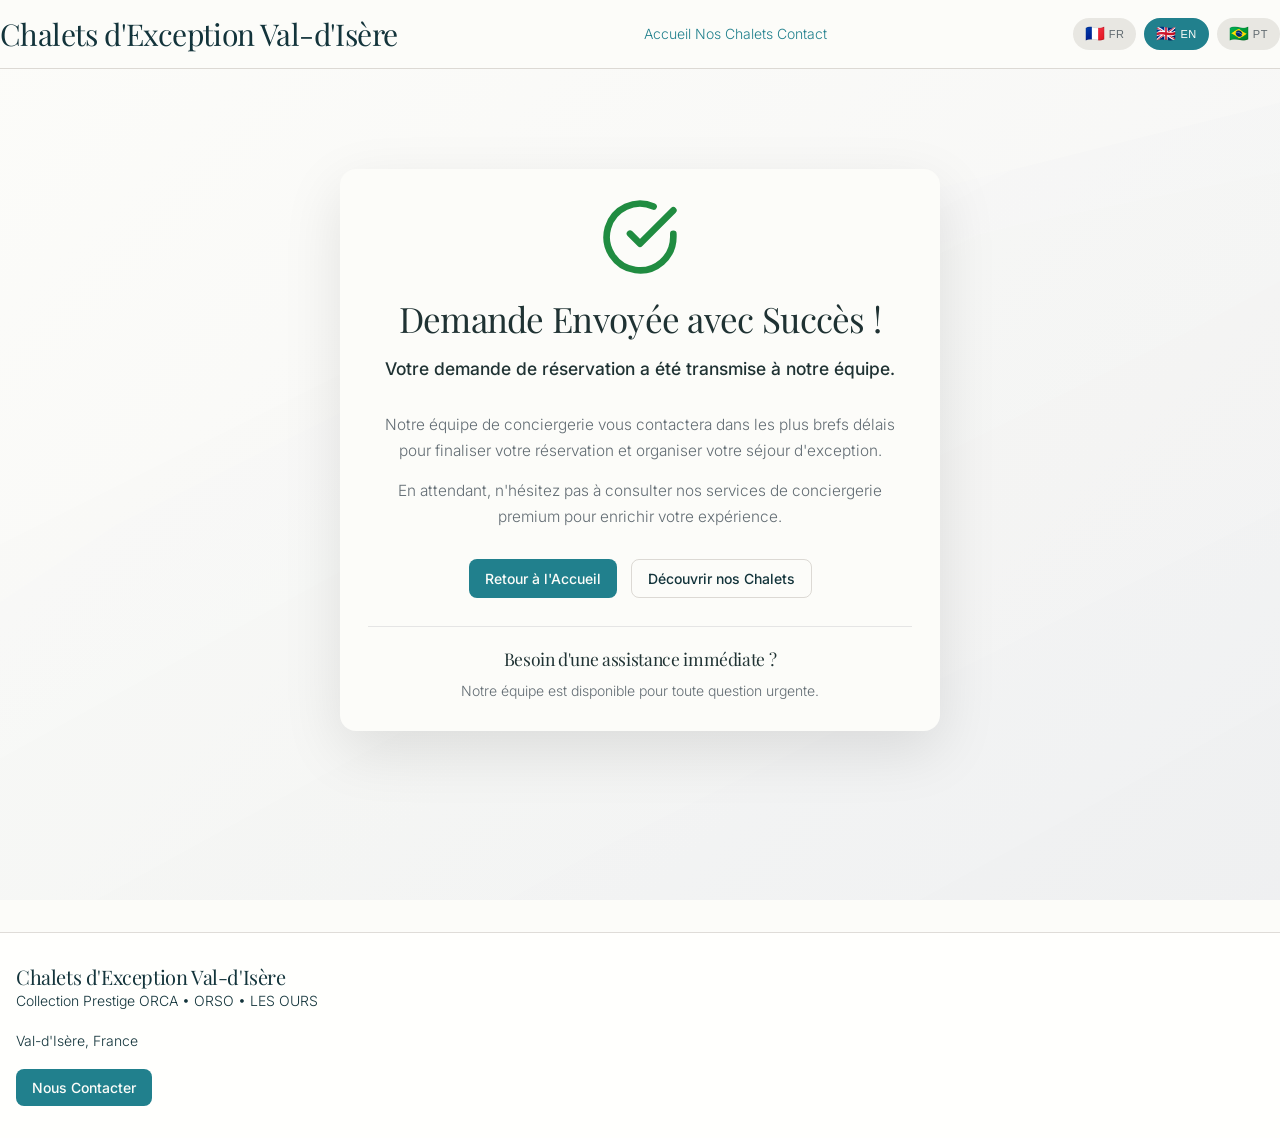
==== thank-you.html @ 5919a308 "Add thank-you page and update app.js and style.css" ====
<!DOCTYPE html>
<html lang="en">
<head>
    <meta charset="UTF-8">
    <meta name="viewport" content="width=device-width, initial-scale=1.0">
    <title data-translate="thankyou.title">Demande Envoyée - Chalets Val-d'Isère</title>
    <meta name="description" data-translate="thankyou.description" content="Votre demande de réservation a été envoyée avec succès. Notre équipe vous contactera dans les plus brefs délais.">

    <!-- Preconnect for faster font loading -->
    <link rel="preconnect" href="https://fonts.googleapis.com">
    <link rel="preconnect" href="https://fonts.gstatic.com" crossorigin>
    <link href="https://fonts.googleapis.com/css2?family=Playfair+Display:wght@400;500;600;700&family=Inter:wght@300;400;500;600&display=swap" rel="stylesheet">

    <!-- Stylesheets -->
    <link rel="stylesheet" href="style.css">
    <link rel="canonical" href="https://valdisereluxurychalet.com/thank-you.html">

    <!-- SEO Meta Tags -->
    <meta name="keywords" content="Chalets de luxe Val-d'Isère, Réservation confirmée, Luxury chalets confirmation, Thank you page">
</head>
<body>
    <!-- Header - Identique au site principal -->
    <header class="header">
        <nav class="nav container">
            <div class="navbrand">
                <h1 class="navtitle" data-translate="nav.brand">Chalets d'Exception Val-d'Isère</h1>
            </div>
            <div class="navmenu">
                <a href="index.html#home" class="navlink" data-translate="nav.home">Accueil</a>
                <a href="index.html#chalets" class="navlink" data-translate="nav.chalets">Nos Chalets</a>
                <a href="index.html#contact" class="navlink" data-translate="nav.contact">Contact</a>
            </div>
            <div class="language-buttons">
                <button class="language-flag-btn" data-lang="fr">
                    <span class="flag">🇫🇷</span>
                    <span class="code">FR</span>
                </button>
                <button class="language-flag-btn active" data-lang="en">
                    <span class="flag">🇬🇧</span>
                    <span class="code">EN</span>
                </button>
                <button class="language-flag-btn" data-lang="pt">
                    <span class="flag">🇧🇷</span>
                    <span class="code">PT</span>
                </button>
            </div>
        </nav>
    </header>

    <!-- Thank You Content -->
    <main class="thank-you-main">
        <div class="container">
            <div class="thank-you-content">
                <!-- Success Icon -->
                <div class="thank-you-icon">
                    <svg width="80" height="80" viewBox="0 0 24 24" fill="none" stroke="currentColor" stroke-width="2" stroke-linecap="round" stroke-linejoin="round">
                        <path d="M22 11.08V12a10 10 0 1 1-5.93-9.14"></path>
                        <polyline points="22,4 12,14.01 9,11.01"></polyline>
                    </svg>
                </div>

                <!-- Thank You Message -->
                <h1 class="thank-you-title" data-translate="thankyou.title">Demande Envoyée avec Succès !</h1>

                <p class="thank-you-subtitle" data-translate="thankyou.subtitle">
                    Votre demande de réservation a été transmise à notre équipe.
                </p>

                <div class="thank-you-details">
                    <p data-translate="thankyou.message1">
                        Notre équipe de conciergerie vous contactera dans les plus brefs délais pour finaliser votre réservation et organiser votre séjour d'exception.
                    </p>

                    <p data-translate="thankyou.message2">
                        En attendant, n'hésitez pas à consulter nos services de conciergerie premium pour enrichir votre expérience.
                    </p>
                </div>

                <!-- Action Buttons -->
                <div class="thank-you-actions">
                    <a href="index.html" class="btn btn--primary" data-translate="thankyou.back_home">
                        Retour à l'Accueil
                    </a>
                    <a href="index.html#chalets" class="btn btn--outline" data-translate="thankyou.view_chalets">
                        Découvrir nos Chalets
                    </a>
                </div>

                <!-- Contact Information -->
                <div class="thank-you-contact">
                    <h3 data-translate="thankyou.contact_title">Besoin d'une assistance immédiate ?</h3>
                    <p data-translate="thankyou.contact_message">
                        Notre équipe est disponible pour toute question urgente.
                    </p>
                </div>
            </div>
        </div>
    </main>

    <!-- Footer - Identique au site principal -->
    <footer class="footer">
        <div class="container">
            <div class="footercontent">
                <div class="footerinfo">
                    <h3 data-translate="footer.title">Chalets d'Exception Val-d'Isère</h3>
                    <p data-translate="footer.subtitle">Collection Prestige ORCA • ORSO • LES OURS</p>
                    <p>Val-d'Isère, France</p>
                </div>
                <div class="footercontact">
                    <a href="index.html#contact" class="btn btn--primary contact-btn" data-translate="footer.contact">Nous Contacter</a>
                </div>
            </div>
        </div>
    </footer>

    <!-- JavaScript - Réutilise le même système que le site principal -->
    <script src="app.js"></script>
    <script>
        // Auto-redirect vers la page d'accueil après 30 secondes
        setTimeout(() => {
            window.location.href = 'index.html';
        }, 30000);
    </script>
</body>
</html>
---- style.css ----
:root {
  /* Primitive Color Tokens */
  --color-white: rgba(255, 255, 255, 1);
  --color-black: rgba(0, 0, 0, 1);
  --color-cream-50: rgba(252, 252, 249, 1);
  --color-cream-100: rgba(255, 255, 253, 1);
  --color-gray-200: rgba(245, 245, 245, 1);
  --color-gray-300: rgba(167, 169, 169, 1);
  --color-gray-400: rgba(119, 124, 124, 1);
  --color-slate-500: rgba(98, 108, 113, 1);
  --color-brown-600: rgba(94, 82, 64, 1);
  --color-charcoal-700: rgba(31, 33, 33, 1);
  --color-charcoal-800: rgba(38, 40, 40, 1);
  --color-slate-900: rgba(19, 52, 59, 1);
  --color-teal-300: rgba(50, 184, 198, 1);
  --color-teal-400: rgba(45, 166, 178, 1);
  --color-teal-500: rgba(33, 128, 141, 1);
  --color-teal-600: rgba(29, 116, 128, 1);
  --color-teal-700: rgba(26, 104, 115, 1);
  --color-teal-800: rgba(41, 150, 161, 1);
  --color-red-400: rgba(255, 84, 89, 1);
  --color-red-500: rgba(192, 21, 47, 1);
  --color-orange-400: rgba(230, 129, 97, 1);
  --color-orange-500: rgba(168, 75, 47, 1);

  /* RGB versions for opacity control */
  --color-brown-600-rgb: 94, 82, 64;
  --color-teal-500-rgb: 33, 128, 141;
  --color-slate-900-rgb: 19, 52, 59;
  --color-slate-500-rgb: 98, 108, 113;
  --color-red-500-rgb: 192, 21, 47;
  --color-red-400-rgb: 255, 84, 89;
  --color-orange-500-rgb: 168, 75, 47;
  --color-orange-400-rgb: 230, 129, 97;

  /* Background color tokens (Light Mode) */
  --color-bg-1: rgba(59, 130, 246, 0.08); /* Light blue */
  --color-bg-2: rgba(245, 158, 11, 0.08); /* Light yellow */
  --color-bg-3: rgba(34, 197, 94, 0.08); /* Light green */
  --color-bg-4: rgba(239, 68, 68, 0.08); /* Light red */
  --color-bg-5: rgba(147, 51, 234, 0.08); /* Light purple */
  --color-bg-6: rgba(249, 115, 22, 0.08); /* Light orange */
  --color-bg-7: rgba(236, 72, 153, 0.08); /* Light pink */
  --color-bg-8: rgba(6, 182, 212, 0.08); /* Light cyan */

  /* Semantic Color Tokens (Light Mode) */
  --color-background: var(--color-cream-50);
  --color-surface: var(--color-cream-100);
  --color-text: var(--color-slate-900);
  --color-text-secondary: var(--color-slate-500);
  --color-primary: var(--color-teal-500);
  --color-primary-hover: var(--color-teal-600);
  --color-primary-active: var(--color-teal-700);
  --color-secondary: rgba(var(--color-brown-600-rgb), 0.12);
  --color-secondary-hover: rgba(var(--color-brown-600-rgb), 0.2);
  --color-secondary-active: rgba(var(--color-brown-600-rgb), 0.25);
  --color-border: rgba(var(--color-brown-600-rgb), 0.2);
  --color-btn-primary-text: var(--color-cream-50);
  --color-card-border: rgba(var(--color-brown-600-rgb), 0.12);
  --color-card-border-inner: rgba(var(--color-brown-600-rgb), 0.12);
  --color-error: var(--color-red-500);
  --color-success: var(--color-teal-500);
  --color-warning: var(--color-orange-500);
  --color-info: var(--color-slate-500);
  --color-focus-ring: rgba(var(--color-teal-500-rgb), 0.4);
  --color-select-caret: rgba(var(--color-slate-900-rgb), 0.8);

  /* Common style patterns */
  --focus-ring: 0 0 0 3px var(--color-focus-ring);
  --focus-outline: 2px solid var(--color-primary);
  --status-bg-opacity: 0.15;
  --status-border-opacity: 0.25;
  --select-caret-light: url("data:image/svg+xml,%3Csvg xmlns='http://www.w3.org/2000/svg' width='16' height='16' viewBox='0 0 24 24' fill='none' stroke='%23134252' stroke-width='2' stroke-linecap='round' stroke-linejoin='round'%3E%3Cpolyline points='6 9 12 15 18 9'%3E%3C/polyline%3E%3C/svg%3E");
  --select-caret-dark: url("data:image/svg+xml,%3Csvg xmlns='http://www.w3.org/2000/svg' width='16' height='16' viewBox='0 0 24 24' fill='none' stroke='%23f5f5f5' stroke-width='2' stroke-linecap='round' stroke-linejoin='round'%3E%3Cpolyline points='6 9 12 15 18 9'%3E%3C/polyline%3E%3C/svg%3E");

  /* RGB versions for opacity control */
  --color-success-rgb: 33, 128, 141;
  --color-error-rgb: 192, 21, 47;
  --color-warning-rgb: 168, 75, 47;
  --color-info-rgb: 98, 108, 113;

  /* Typography */
  --font-family-base: "FKGroteskNeue", "Geist", "Inter", -apple-system,
    BlinkMacSystemFont, "Segoe UI", Roboto, sans-serif;
  --font-family-mono: "Berkeley Mono", ui-monospace, SFMono-Regular, Menlo,
    Monaco, Consolas, monospace;
  --font-size-xs: 11px;
  --font-size-sm: 12px;
  --font-size-base: 14px;
  --font-size-md: 14px;
  --font-size-lg: 16px;
  --font-size-xl: 18px;
  --font-size-2xl: 20px;
  --font-size-3xl: 24px;
  --font-size-4xl: 30px;
  --font-weight-normal: 400;
  --font-weight-medium: 500;
  --font-weight-semibold: 550;
  --font-weight-bold: 600;
  --line-height-tight: 1.2;
  --line-height-normal: 1.5;
  --letter-spacing-tight: -0.01em;

  /* Spacing */
  --space-0: 0;
  --space-1: 1px;
  --space-2: 2px;
  --space-4: 4px;
  --space-6: 6px;
  --space-8: 8px;
  --space-10: 10px;
  --space-12: 12px;
  --space-16: 16px;
  --space-20: 20px;
  --space-24: 24px;
  --space-32: 32px;

  /* Border Radius */
  --radius-sm: 6px;
  --radius-base: 8px;
  --radius-md: 10px;
  --radius-lg: 12px;
  --radius-full: 9999px;

  /* Shadows */
  --shadow-xs: 0 1px 2px rgba(0, 0, 0, 0.02);
  --shadow-sm: 0 1px 3px rgba(0, 0, 0, 0.04), 0 1px 2px rgba(0, 0, 0, 0.02);
  --shadow-md: 0 4px 6px -1px rgba(0, 0, 0, 0.04),
    0 2px 4px -1px rgba(0, 0, 0, 0.02);
  --shadow-lg: 0 10px 15px -3px rgba(0, 0, 0, 0.04),
    0 4px 6px -2px rgba(0, 0, 0, 0.02);
  --shadow-inset-sm: inset 0 1px 0 rgba(255, 255, 255, 0.15),
    inset 0 -1px 0 rgba(0, 0, 0, 0.03);

  /* Animation */
  --duration-fast: 150ms;
  --duration-normal: 250ms;
  --ease-standard: cubic-bezier(0.16, 1, 0.3, 1);

  /* Layout */
  --container-sm: 640px;
  --container-md: 768px;
  --container-lg: 1024px;
  --container-xl: 1280px;
}

/* Dark mode colors */
@media (prefers-color-scheme: dark) {
  :root {
    /* RGB versions for opacity control (Dark Mode) */
    --color-gray-400-rgb: 119, 124, 124;
    --color-teal-300-rgb: 50, 184, 198;
    --color-gray-300-rgb: 167, 169, 169;
    --color-gray-200-rgb: 245, 245, 245;

    /* Background color tokens (Dark Mode) */
    --color-bg-1: rgba(29, 78, 216, 0.15); /* Dark blue */
    --color-bg-2: rgba(180, 83, 9, 0.15); /* Dark yellow */
    --color-bg-3: rgba(21, 128, 61, 0.15); /* Dark green */
    --color-bg-4: rgba(185, 28, 28, 0.15); /* Dark red */
    --color-bg-5: rgba(107, 33, 168, 0.15); /* Dark purple */
    --color-bg-6: rgba(194, 65, 12, 0.15); /* Dark orange */
    --color-bg-7: rgba(190, 24, 93, 0.15); /* Dark pink */
    --color-bg-8: rgba(8, 145, 178, 0.15); /* Dark cyan */

    /* Semantic Color Tokens (Dark Mode) */
    --color-background: var(--color-charcoal-700);
    --color-surface: var(--color-charcoal-800);
    --color-text: var(--color-gray-200);
    --color-text-secondary: rgba(var(--color-gray-300-rgb), 0.7);
    --color-primary: var(--color-teal-300);
    --color-primary-hover: var(--color-teal-400);
    --color-primary-active: var(--color-teal-800);
    --color-secondary: rgba(var(--color-gray-400-rgb), 0.15);
    --color-secondary-hover: rgba(var(--color-gray-400-rgb), 0.25);
    --color-secondary-active: rgba(var(--color-gray-400-rgb), 0.3);
    --color-border: rgba(var(--color-gray-400-rgb), 0.3);
    --color-error: var(--color-red-400);
    --color-success: var(--color-teal-300);
    --color-warning: var(--color-orange-400);
    --color-info: var(--color-gray-300);
    --color-focus-ring: rgba(var(--color-teal-300-rgb), 0.4);
    --color-btn-primary-text: var(--color-slate-900);
    --color-card-border: rgba(var(--color-gray-400-rgb), 0.2);
    --color-card-border-inner: rgba(var(--color-gray-400-rgb), 0.15);
    --shadow-inset-sm: inset 0 1px 0 rgba(255, 255, 255, 0.1),
      inset 0 -1px 0 rgba(0, 0, 0, 0.15);
    --button-border-secondary: rgba(var(--color-gray-400-rgb), 0.2);
    --color-border-secondary: rgba(var(--color-gray-400-rgb), 0.2);
    --color-select-caret: rgba(var(--color-gray-200-rgb), 0.8);

    /* Common style patterns - updated for dark mode */
    --focus-ring: 0 0 0 3px var(--color-focus-ring);
    --focus-outline: 2px solid var(--color-primary);
    --status-bg-opacity: 0.15;
    --status-border-opacity: 0.25;
    --select-caret-light: url("data:image/svg+xml,%3Csvg xmlns='http://www.w3.org/2000/svg' width='16' height='16' viewBox='0 0 24 24' fill='none' stroke='%23134252' stroke-width='2' stroke-linecap='round' stroke-linejoin='round'%3E%3Cpolyline points='6 9 12 15 18 9'%3E%3C/polyline%3E%3C/svg%3E");
    --select-caret-dark: url("data:image/svg+xml,%3Csvg xmlns='http://www.w3.org/2000/svg' width='16' height='16' viewBox='0 0 24 24' fill='none' stroke='%23f5f5f5' stroke-width='2' stroke-linecap='round' stroke-linejoin='round'%3E%3Cpolyline points='6 9 12 15 18 9'%3E%3C/polyline%3E%3C/svg%3E");

    /* RGB versions for dark mode */
    --color-success-rgb: var(--color-teal-300-rgb);
    --color-error-rgb: var(--color-red-400-rgb);
    --color-warning-rgb: var(--color-orange-400-rgb);
    --color-info-rgb: var(--color-gray-300-rgb);
  }
}

/* Data attribute for manual theme switching */
[data-color-scheme="dark"] {
  /* RGB versions for opacity control (dark mode) */
  --color-gray-400-rgb: 119, 124, 124;
  --color-teal-300-rgb: 50, 184, 198;
  --color-gray-300-rgb: 167, 169, 169;
  --color-gray-200-rgb: 245, 245, 245;

  /* Colorful background palette - Dark Mode */
  --color-bg-1: rgba(29, 78, 216, 0.15); /* Dark blue */
  --color-bg-2: rgba(180, 83, 9, 0.15); /* Dark yellow */
  --color-bg-3: rgba(21, 128, 61, 0.15); /* Dark green */
  --color-bg-4: rgba(185, 28, 28, 0.15); /* Dark red */
  --color-bg-5: rgba(107, 33, 168, 0.15); /* Dark purple */
  --color-bg-6: rgba(194, 65, 12, 0.15); /* Dark orange */
  --color-bg-7: rgba(190, 24, 93, 0.15); /* Dark pink */
  --color-bg-8: rgba(8, 145, 178, 0.15); /* Dark cyan */

  /* Semantic Color Tokens (Dark Mode) */
  --color-background: var(--color-charcoal-700);
  --color-surface: var(--color-charcoal-800);
  --color-text: var(--color-gray-200);
  --color-text-secondary: rgba(var(--color-gray-300-rgb), 0.7);
  --color-primary: var(--color-teal-300);
  --color-primary-hover: var(--color-teal-400);
  --color-primary-active: var(--color-teal-800);
  --color-secondary: rgba(var(--color-gray-400-rgb), 0.15);
  --color-secondary-hover: rgba(var(--color-gray-400-rgb), 0.25);
  --color-secondary-active: rgba(var(--color-gray-400-rgb), 0.3);
  --color-border: rgba(var(--color-gray-400-rgb), 0.3);
  --color-error: var(--color-red-400);
  --color-success: var(--color-teal-300);
  --color-warning: var(--color-orange-400);
  --color-info: var(--color-gray-300);
  --color-focus-ring: rgba(var(--color-teal-300-rgb), 0.4);
  --color-btn-primary-text: var(--color-slate-900);
  --color-card-border: rgba(var(--color-gray-400-rgb), 0.15);
  --color-card-border-inner: rgba(var(--color-gray-400-rgb), 0.15);
  --shadow-inset-sm: inset 0 1px 0 rgba(255, 255, 255, 0.1),
    inset 0 -1px 0 rgba(0, 0, 0, 0.15);
  --color-border-secondary: rgba(var(--color-gray-400-rgb), 0.2);
  --color-select-caret: rgba(var(--color-gray-200-rgb), 0.8);

  /* Common style patterns - updated for dark mode */
  --focus-ring: 0 0 0 3px var(--color-focus-ring);
  --focus-outline: 2px solid var(--color-primary);
  --status-bg-opacity: 0.15;
  --status-border-opacity: 0.25;
  --select-caret-light: url("data:image/svg+xml,%3Csvg xmlns='http://www.w3.org/2000/svg' width='16' height='16' viewBox='0 0 24 24' fill='none' stroke='%23134252' stroke-width='2' stroke-linecap='round' stroke-linejoin='round'%3E%3Cpolyline points='6 9 12 15 18 9'%3E%3C/polyline%3E%3C/svg%3E");
  --select-caret-dark: url("data:image/svg+xml,%3Csvg xmlns='http://www.w3.org/2000/svg' width='16' height='16' viewBox='0 0 24 24' fill='none' stroke='%23f5f5f5' stroke-width='2' stroke-linecap='round' stroke-linejoin='round'%3E%3Cpolyline points='6 9 12 15 18 9'%3E%3C/polyline%3E%3C/svg%3E");

  /* RGB versions for dark mode */
  --color-success-rgb: var(--color-teal-300-rgb);
  --color-error-rgb: var(--color-red-400-rgb);
  --color-warning-rgb: var(--color-orange-400-rgb);
  --color-info-rgb: var(--color-gray-300-rgb);
}

[data-color-scheme="light"] {
  /* RGB versions for opacity control (light mode) */
  --color-brown-600-rgb: 94, 82, 64;
  --color-teal-500-rgb: 33, 128, 141;
  --color-slate-900-rgb: 19, 52, 59;

  /* Semantic Color Tokens (Light Mode) */
  --color-background: var(--color-cream-50);
  --color-surface: var(--color-cream-100);
  --color-text: var(--color-slate-900);
  --color-text-secondary: var(--color-slate-500);
  --color-primary: var(--color-teal-500);
  --color-primary-hover: var(--color-teal-600);
  --color-primary-active: var(--color-teal-700);
  --color-secondary: rgba(var(--color-brown-600-rgb), 0.12);
  --color-secondary-hover: rgba(var(--color-brown-600-rgb), 0.2);
  --color-secondary-active: rgba(var(--color-brown-600-rgb), 0.25);
  --color-border: rgba(var(--color-brown-600-rgb), 0.2);
  --color-btn-primary-text: var(--color-cream-50);
  --color-card-border: rgba(var(--color-brown-600-rgb), 0.12);
  --color-card-border-inner: rgba(var(--color-brown-600-rgb), 0.12);
  --color-error: var(--color-red-500);
  --color-success: var(--color-teal-500);
  --color-warning: var(--color-orange-500);
  --color-info: var(--color-slate-500);
  --color-focus-ring: rgba(var(--color-teal-500-rgb), 0.4);

  /* RGB versions for light mode */
  --color-success-rgb: var(--color-teal-500-rgb);
  --color-error-rgb: var(--color-red-500-rgb);
  --color-warning-rgb: var(--color-orange-500-rgb);
  --color-info-rgb: var(--color-slate-500-rgb);
}

/* Base styles */
html {
  font-size: var(--font-size-base);
  font-family: var(--font-family-base);
  line-height: var(--line-height-normal);
  color: var(--color-text);
  background-color: var(--color-background);
  -webkit-font-smoothing: antialiased;
  box-sizing: border-box;
}

body {
  margin: 0;
  padding: 0;
}

*,
*::before,
*::after {
  box-sizing: inherit;
}

/* Typography */
h1,
h2,
h3,
h4,
h5,
h6 {
  margin: 0;
  font-weight: var(--font-weight-semibold);
  line-height: var(--line-height-tight);
  color: var(--color-text);
  letter-spacing: var(--letter-spacing-tight);
}

h1 {
  font-size: var(--font-size-4xl);
}
h2 {
  font-size: var(--font-size-3xl);
}
h3 {
  font-size: var(--font-size-2xl);
}
h4 {
  font-size: var(--font-size-xl);
}
h5 {
  font-size: var(--font-size-lg);
}
h6 {
  font-size: var(--font-size-md);
}

p {
  margin: 0 0 var(--space-16) 0;
}

a {
  color: var(--color-primary);
  text-decoration: none;
  transition: color var(--duration-fast) var(--ease-standard);
}

a:hover {
  color: var(--color-primary-hover);
}

code,
pre {
  font-family: var(--font-family-mono);
  font-size: calc(var(--font-size-base) * 0.95);
  background-color: var(--color-secondary);
  border-radius: var(--radius-sm);
}

code {
  padding: var(--space-1) var(--space-4);
}

pre {
  padding: var(--space-16);
  margin: var(--space-16) 0;
  overflow: auto;
  border: 1px solid var(--color-border);
}

pre code {
  background: none;
  padding: 0;
}

/* Buttons */
.btn {
  display: inline-flex;
  align-items: center;
  justify-content: center;
  padding: var(--space-8) var(--space-16);
  border-radius: var(--radius-base);
  font-size: var(--font-size-base);
  font-weight: 500;
  line-height: 1.5;
  cursor: pointer;
  transition: all var(--duration-normal) var(--ease-standard);
  border: none;
  text-decoration: none;
  position: relative;
}

.btn:focus-visible {
  outline: none;
  box-shadow: var(--focus-ring);
}

.btn--primary {
  background: var(--color-primary);
  color: var(--color-btn-primary-text);
}

.btn--primary:hover {
  background: var(--color-primary-hover);
}

.btn--primary:active {
  background: var(--color-primary-active);
}

.btn--secondary {
  background: var(--color-secondary);
  color: var(--color-text);
}

.btn--secondary:hover {
  background: var(--color-secondary-hover);
}

.btn--secondary:active {
  background: var(--color-secondary-active);
}

.btn--outline {
  background: transparent;
  border: 1px solid var(--color-border);
  color: var(--color-text);
}

.btn--outline:hover {
  background: var(--color-secondary);
}

.btn--sm {
  padding: var(--space-4) var(--space-12);
  font-size: var(--font-size-sm);
  border-radius: var(--radius-sm);
}

.btn--lg {
  padding: var(--space-10) var(--space-20);
  font-size: var(--font-size-lg);
  border-radius: var(--radius-md);
}

.btn--full-width {
  width: 100%;
}

.btn:disabled {
  opacity: 0.5;
  cursor: not-allowed;
}

/* Form elements */
.form-control {
  display: block;
  width: 100%;
  padding: var(--space-8) var(--space-12);
  font-size: var(--font-size-md);
  line-height: 1.5;
  color: var(--color-text);
  background-color: var(--color-surface);
  border: 1px solid var(--color-border);
  border-radius: var(--radius-base);
  transition: border-color var(--duration-fast) var(--ease-standard),
    box-shadow var(--duration-fast) var(--ease-standard);
}

textarea.form-control {
  font-family: var(--font-family-base);
  font-size: var(--font-size-base);
}

select.form-control {
  padding: var(--space-8) var(--space-12);
  -webkit-appearance: none;
  -moz-appearance: none;
  appearance: none;
  background-image: var(--select-caret-light);
  background-repeat: no-repeat;
  background-position: right var(--space-12) center;
  background-size: 16px;
  padding-right: var(--space-32);
}

/* Add a dark mode specific caret */
@media (prefers-color-scheme: dark) {
  select.form-control {
    background-image: var(--select-caret-dark);
  }
}

/* Also handle data-color-scheme */
[data-color-scheme="dark"] select.form-control {
  background-image: var(--select-caret-dark);
}

[data-color-scheme="light"] select.form-control {
  background-image: var(--select-caret-light);
}

.form-control:focus {
  border-color: var(--color-primary);
  outline: var(--focus-outline);
}

.form-label {
  display: block;
  margin-bottom: var(--space-8);
  font-weight: var(--font-weight-medium);
  font-size: var(--font-size-sm);
}

.form-group {
  margin-bottom: var(--space-16);
}

/* Card component */
.card {
  background-color: var(--color-surface);
  border-radius: var(--radius-lg);
  border: 1px solid var(--color-card-border);
  box-shadow: var(--shadow-sm);
  overflow: hidden;
  transition: box-shadow var(--duration-normal) var(--ease-standard);
}

.card:hover {
  box-shadow: var(--shadow-md);
}

.card__body {
  padding: var(--space-16);
}

.card__header,
.card__footer {
  padding: var(--space-16);
  border-bottom: 1px solid var(--color-card-border-inner);
}

/* Status indicators - simplified with CSS variables */
.status {
  display: inline-flex;
  align-items: center;
  padding: var(--space-6) var(--space-12);
  border-radius: var(--radius-full);
  font-weight: var(--font-weight-medium);
  font-size: var(--font-size-sm);
}

.status--success {
  background-color: rgba(
    var(--color-success-rgb, 33, 128, 141),
    var(--status-bg-opacity)
  );
  color: var(--color-success);
  border: 1px solid
    rgba(var(--color-success-rgb, 33, 128, 141), var(--status-border-opacity));
}

.status--error {
  background-color: rgba(
    var(--color-error-rgb, 192, 21, 47),
    var(--status-bg-opacity)
  );
  color: var(--color-error);
  border: 1px solid
    rgba(var(--color-error-rgb, 192, 21, 47), var(--status-border-opacity));
}

.status--warning {
  background-color: rgba(
    var(--color-warning-rgb, 168, 75, 47),
    var(--status-bg-opacity)
  );
  color: var(--color-warning);
  border: 1px solid
    rgba(var(--color-warning-rgb, 168, 75, 47), var(--status-border-opacity));
}

.status--info {
  background-color: rgba(
    var(--color-info-rgb, 98, 108, 113),
    var(--status-bg-opacity)
  );
  color: var(--color-info);
  border: 1px solid
    rgba(var(--color-info-rgb, 98, 108, 113), var(--status-border-opacity));
}

/* Container layout */
.container {
  width: 100%;
  margin-right: auto;
  margin-left: auto;
  padding-right: var(--space-16);
  padding-left: var(--space-16);
}

@media (min-width: 640px) {
  .container {
    max-width: var(--container-sm);
  }
}
@media (min-width: 768px) {
  .container {
    max-width: var(--container-md);
  }
}
@media (min-width: 1024px) {
  .container {
    max-width: var(--container-lg);
  }
}
@media (min-width: 1280px) {
  .container {
    max-width: var(--container-xl);
  }
}

/* Utility classes */
.flex {
  display: flex;
}
.flex-col {
  flex-direction: column;
}
.items-center {
  align-items: center;
}
.justify-center {
  justify-content: center;
}
.justify-between {
  justify-content: space-between;
}
.gap-4 {
  gap: var(--space-4);
}
.gap-8 {
  gap: var(--space-8);
}
.gap-16 {
  gap: var(--space-16);
}

.m-0 {
  margin: 0;
}
.mt-8 {
  margin-top: var(--space-8);
}
.mb-8 {
  margin-bottom: var(--space-8);
}
.mx-8 {
  margin-left: var(--space-8);
  margin-right: var(--space-8);
}
.my-8 {
  margin-top: var(--space-8);
  margin-bottom: var(--space-8);
}

.p-0 {
  padding: 0;
}
.py-8 {
  padding-top: var(--space-8);
  padding-bottom: var(--space-8);
}
.px-8 {
  padding-left: var(--space-8);
  padding-right: var(--space-8);
}
.py-16 {
  padding-top: var(--space-16);
  padding-bottom: var(--space-16);
}
.px-16 {
  padding-left: var(--space-16);
  padding-right: var(--space-16);
}

.block {
  display: block;
}
.hidden {
  display: none;
}

/* Accessibility */
.sr-only {
  position: absolute;
  width: 1px;
  height: 1px;
  padding: 0;
  margin: -1px;
  overflow: hidden;
  clip: rect(0, 0, 0, 0);
  white-space: nowrap;
  border-width: 0;
}

:focus-visible {
  outline: var(--focus-outline);
  outline-offset: 2px;
}

/* Dark mode specifics */
[data-color-scheme="dark"] .btn--outline {
  border: 1px solid var(--color-border-secondary);
}

@font-face {
  font-family: 'FKGroteskNeue';
  src: url('https://r2cdn.perplexity.ai/fonts/FKGroteskNeue.woff2')
    format('woff2');
}

/* END PERPLEXITY DESIGN SYSTEM */
/* Custom properties for luxury chalet design */
:root {
  --color-luxury-gold: #D4AF37;
  --color-luxury-bronze: #CD7F32;
  --font-luxury: 'Playfair Display', serif;
  --font-body: 'Inter', sans-serif;
  --shadow-luxury: 0 20px 40px rgba(0, 0, 0, 0.1);
  --transition-smooth: all 0.4s cubic-bezier(0.4, 0, 0.2, 1);
}

/* Override base typography for luxury feel */
body {
  font-family: var(--font-body);
  font-weight: 300;
  line-height: 1.7;
  color: var(--color-text);
  background-color: var(--color-background);
}

h1, h2, h3, h4, h5, h6 {
  font-family: var(--font-luxury);
  font-weight: 400;
  letter-spacing: -0.02em;
}

/* Header */
.header {
  position: fixed;
  top: 0;
  left: 0;
  right: 0;
  z-index: 1000;
  background: rgba(252, 252, 249, 0.95);
  backdrop-filter: blur(20px);
  border-bottom: 1px solid var(--color-border);
  transition: var(--transition-smooth);
}

.nav {
  display: flex;
  align-items: center;
  justify-content: space-between;
  padding: var(--space-16) 0;
}

.nav__brand {
  margin: 0;
}

.nav__title {
  font-size: var(--font-size-2xl);
  font-weight: 500;
  color: var(--color-text);
  margin: 0;
}

.nav__menu {
  display: flex;
  align-items: center;
  gap: var(--space-32);
}

.nav__link {
  font-weight: 400;
  color: var(--color-text-secondary);
  transition: var(--transition-smooth);
  text-decoration: none;
}

.nav__link:hover {
  color: var(--color-primary);
}

.nav__link.contact-btn {
  background: var(--color-primary);
  color: var(--color-btn-primary-text);
  padding: var(--space-8) var(--space-20);
  border-radius: var(--radius-full);
  font-weight: 500;
}

.nav__link.contact-btn:hover {
  background: var(--color-primary-hover);
  color: var(--color-btn-primary-text);
}

/* Language Flag Buttons */
.language-buttons {
  display: flex;
  gap: var(--space-8);
}

.language-flag-btn {
  display: flex;
  align-items: center;
  gap: var(--space-4);
  padding: var(--space-6) var(--space-10);
  border: 2px solid transparent;
  border-radius: var(--radius-full);
  background: var(--color-secondary);
  cursor: pointer;
  transition: var(--transition-smooth);
  font-size: var(--font-size-sm);
  font-weight: 500;
}

.language-flag-btn .flag {
  font-size: 16px;
  line-height: 1;
}

.language-flag-btn .code {
  color: var(--color-text-secondary);
  font-size: var(--font-size-xs);
  letter-spacing: 0.05em;
}

.language-flag-btn:hover {
  background: var(--color-secondary-hover);
  border-color: var(--color-primary);
}

.language-flag-btn.active {
  background: var(--color-primary);
  border-color: var(--color-primary);
}

.language-flag-btn.active .code {
  color: var(--color-btn-primary-text);
}

/* Hero Section */
.hero {
  height: 100vh;
  background-image: url('home2.jpeg');
  background-size: cover;
  background-position: center;
  background-attachment: fixed;
  display: flex;
  align-items: center;
  justify-content: center;
  position: relative;
  overflow: hidden;
}

/* Overlay sombre pour lisibilité du texte */
.hero::before {
  content: '';
  position: absolute;
  top: 0;
  left: 0;
  right: 0;
  bottom: 0;
  background: rgba(255, 255, 255, 0);
  z-index: 1;
}

.hero__content {
  position: relative;
  z-index: 2;
  text-align: center;
  color: white;
}

.hero__content h1,
.hero__content h2,
.hero__content p {
  color: white;
  text-shadow: 0 2px 4px rgba(0, 0, 0, 0.5);
}


.hero__content {
  position: relative;
  z-index: 2;
  max-width: 600px;
  padding: 0 var(--space-32);
  margin-left: var(--space-32);
}

.hero__title {
  font-size: clamp(2.5rem, 5vw, 4rem);
  font-weight: 400;
  line-height: 1.2;
  margin-bottom: var(--space-16);
  color: var(--color-text);
}

.hero__subtitle {
  font-size: var(--font-size-lg);
  color: var(--color-primary);
  font-weight: 500;
  margin-bottom: var(--space-12);
  text-transform: uppercase;
  letter-spacing: 0.1em;
}

.hero__description {
  font-size: var(--font-size-lg);
  color: var(--color-text-secondary);
  margin-bottom: var(--space-32);
  line-height: 1.6;
}

.hero__cta {
  font-size: var(--font-size-lg);
  padding: var(--space-16) var(--space-32);
}

.hero__image {
  position: absolute;
  top: 0;
  right: 0;
  width: 60%;
  height: 100%;
  background: linear-gradient(45deg, var(--color-bg-3), var(--color-bg-4));
  background-image: url("data:image/svg+xml,%3Csvg xmlns='http://www.w3.org/2000/svg' viewBox='0 0 1000 600'%3E%3Cdefs%3E%3ClinearGradient id='mountain-gradient' x1='0%25' y1='0%25' x2='100%25' y2='100%25'%3E%3Cstop offset='0%25' style='stop-color:%23f8fafc;stop-opacity:0.1'/%3E%3Cstop offset='100%25' style='stop-color:%2364748b;stop-opacity:0.3'/%3E%3C/linearGradient%3E%3C/defs%3E%3Cpath d='M0,600 L0,400 L200,300 L400,200 L600,150 L800,100 L1000,50 L1000,600 Z' fill='url(%23mountain-gradient)'/%3E%3Cpath d='M0,600 L0,450 L150,350 L350,250 L550,200 L750,150 L1000,100 L1000,600 Z' fill='url(%23mountain-gradient)' opacity='0.7'/%3E%3Cpath d='M0,600 L0,500 L100,400 L300,300 L500,250 L700,200 L1000,150 L1000,600 Z' fill='url(%23mountain-gradient)' opacity='0.5'/%3E%3C/svg%3E");
  background-size: cover;
  background-position: center;
  z-index: 1;
}

/* Collection Section */
.collection {
  padding: var(--space-32) 0;
  background: var(--color-surface);
}

.collection__content {
  max-width: 800px;
  margin: 0 auto;
  text-align: center;
}

.collection__title {
  font-size: var(--font-size-4xl);
  margin-bottom: var(--space-24);
  color: var(--color-text);
}

.collection__description {
  font-size: var(--font-size-lg);
  color: var(--color-text-secondary);
  margin-bottom: var(--space-16);
  line-height: 1.7;
}

.collection__experience {
  font-size: var(--font-size-lg);
  color: var(--color-primary);
  font-weight: 500;
  font-style: italic;
}

/* Chalets Grid */
.chalets {
  padding: var(--space-32) 0;
}

.chalets__grid {
  display: grid;
  grid-template-columns: repeat(auto-fit, minmax(350px, 1fr));
  gap: var(--space-32);
  margin-top: var(--space-32);
}

.chalet-card {
  background: var(--color-surface);
  border-radius: var(--radius-lg);
  overflow: hidden;
  box-shadow: var(--shadow-md);
  transition: var(--transition-smooth);
  cursor: pointer;
}

.chalet-card:hover {
  transform: translateY(-8px);
  box-shadow: var(--shadow-luxury);
}

.chalet-card__image {
  height: 250px;
  background-size: cover;
  background-position: center;
  background-repeat: no-repeat;
  position: relative;
}

.chalet-card__content {
  padding: var(--space-24);
}

.chalet-card__name {
  font-size: var(--font-size-2xl);
  font-weight: 500;
  margin-bottom: var(--space-12);
  color: var(--color-text);
}

.chalet-card__details {
  display: flex;
  gap: var(--space-16);
  margin-bottom: var(--space-16);
  font-size: var(--font-size-sm);
  color: var(--color-text-secondary);
}

.chalet-card__description {
  color: var(--color-text-secondary);
  margin-bottom: var(--space-20);
  line-height: 1.6;
}

.chalet-card__btn {
  width: 100%;
}

/* Gallery Slider */
.gallery-container {
  position: relative;
  height: 60vh;
  min-height: 400px;
  overflow: hidden;
  background: var(--color-surface);
}

.gallery-slider {
  position: relative;
  width: 100%;
  height: 100%;
}

.gallery-track {
  display: flex;
  width: 100%;
  height: 100%;
  transition: transform 0.3s ease-in-out;
}

.gallery-slide {
  flex: 0 0 100%;
  height: 100%;
  background-size: cover;
  background-position: center;
  background-repeat: no-repeat;
}

.gallery-btn {
  position: absolute;
  top: 50%;
  transform: translateY(-50%);
  background: rgba(0, 0, 0, 0.5);
  color: white;
  border: none;
  width: 50px;
  height: 50px;
  border-radius: 50%;
  display: flex;
  align-items: center;
  justify-content: center;
  cursor: pointer;
  transition: var(--transition-smooth);
  z-index: 10;
}

.gallery-btn:hover {
  background: rgba(0, 0, 0, 0.7);
  transform: translateY(-50%) scale(1.1);
}

.gallery-btn--prev {
  left: var(--space-20);
}

.gallery-btn--next {
  right: var(--space-20);
}

.gallery-indicators {
  position: absolute;
  bottom: var(--space-20);
  left: 50%;
  transform: translateX(-50%);
  display: flex;
  gap: var(--space-8);
  z-index: 10;
}

.gallery-indicator {
  width: 12px;
  height: 12px;
  border-radius: 50%;
  background: rgba(255, 255, 255, 0.5);
  cursor: pointer;
  transition: var(--transition-smooth);
}

.gallery-indicator.active {
  background: white;
}

.gallery-indicator:hover {
  background: rgba(255, 255, 255, 0.8);
}

/* Services Section */
.services {
  padding: var(--space-32) 0;
  background: var(--color-bg-1);
}

.services__title {
  font-size: var(--font-size-4xl);
  text-align: center;
  margin-bottom: var(--space-16);
  color: var(--color-text);
}

.services__description {
  font-size: var(--font-size-lg);
  text-align: center;
  color: var(--color-text-secondary);
  max-width: 700px;
  margin: 0 auto var(--space-32);
  line-height: 1.6;
}

.services__grid {
  display: grid;
  grid-template-columns: repeat(auto-fit, minmax(300px, 1fr));
  gap: var(--space-24);
}

.service-card {
  background: var(--color-surface);
  padding: var(--space-24);
  border-radius: var(--radius-lg);
  text-align: center;
  box-shadow: var(--shadow-sm);
  transition: var(--transition-smooth);
}

.service-card:hover {
  transform: translateY(-4px);
  box-shadow: var(--shadow-md);
}

.service-card__icon {
  font-size: 3rem;
  margin-bottom: var(--space-16);
}

.service-card__title {
  font-size: var(--font-size-xl);
  margin-bottom: var(--space-12);
  color: var(--color-text);
}

.service-card__description {
  color: var(--color-text-secondary);
  line-height: 1.6;
}

/* Chalet Detail Pages */
.chalet-detail {
  position: fixed;
  top: 0;
  left: 0;
  right: 0;
  bottom: 0;
  background: var(--color-background);
  z-index: 2000;
  overflow-y: auto;
  opacity: 0;
  visibility: hidden;
  transition: var(--transition-smooth);
}

.chalet-detail.active {
  opacity: 1;
  visibility: visible;
}

.chalet-detail__header {
  position: sticky;
  top: 0;
  background: rgba(252, 252, 249, 0.95);
  backdrop-filter: blur(20px);
  border-bottom: 1px solid var(--color-border);
  padding: var(--space-16) 0;
  z-index: 100;
}

.chalet-detail__header .container {
  display: flex;
  align-items: center;
  gap: var(--space-24);
}

.back-btn {
  cursor: pointer;
}

.chalet-detail__title {
  font-size: var(--font-size-3xl);
  margin: 0;
  color: var(--color-text);
}

.chalet-detail__content {
  padding: var(--space-32) 0;
}

.chalet-detail__info {
  max-width: 800px;
  margin: 0 auto;
}

.chalet-specs {
  display: flex;
  justify-content: center;
  gap: var(--space-32);
  margin-bottom: var(--space-32);
  padding: var(--space-24);
  background: var(--color-surface);
  border-radius: var(--radius-lg);
}

.spec-item {
  text-align: center;
}

.spec-value {
  display: block;
  font-size: var(--font-size-3xl);
  font-weight: 600;
  color: var(--color-primary);
  font-family: var(--font-luxury);
}

.spec-label {
  font-size: var(--font-size-sm);
  color: var(--color-text-secondary);
  text-transform: uppercase;
  letter-spacing: 0.05em;
}

.chalet-detail__description {
  font-size: var(--font-size-lg);
  line-height: 1.7;
  color: var(--color-text-secondary);
  margin-bottom: var(--space-32);
  white-space: pre-line;
}

/* Modal */
.modal {
  position: fixed;
  top: 0;
  left: 0;
  right: 0;
  bottom: 0;
  z-index: 3000;
  display: flex;
  align-items: center;
  justify-content: center;
  opacity: 0;
  visibility: hidden;
  transition: var(--transition-smooth);
}

.modal.active {
  opacity: 1;
  visibility: visible;
}

.modal__backdrop {
  position: absolute;
  top: 0;
  left: 0;
  right: 0;
  bottom: 0;
  background: rgba(0, 0, 0, 0.8);
  backdrop-filter: blur(4px);
}

.modal__content {
  position: relative;
  background: var(--color-surface);
  border-radius: var(--radius-lg);
  max-width: 500px;
  width: 90%;
  max-height: 90vh;
  overflow-y: auto;
  box-shadow: var(--shadow-luxury);
}

.modal__header {
  display: flex;
  align-items: center;
  justify-content: space-between;
  padding: var(--space-24);
  border-bottom: 1px solid var(--color-border);
}

.modal__title {
  font-size: var(--font-size-2xl);
  margin: 0;
  color: var(--color-text);
}

.modal__close {
  background: none;
  border: none;
  font-size: var(--font-size-3xl);
  cursor: pointer;
  color: var(--color-text-secondary);
  transition: var(--transition-smooth);
}

.modal__close:hover {
  color: var(--color-text);
}

.contact-form {
  padding: var(--space-24);
}

.form-group--split {
  display: grid;
  grid-template-columns: 1fr 1fr;
  gap: var(--space-16);
}

.contact-success {
  padding: var(--space-24);
  text-align: center;
}

.contact-success h3 {
  color: var(--color-success);
  margin-bottom: var(--space-12);
}

/* Footer */
.footer {
  background: var(--color-surface);
  border-top: 1px solid var(--color-border);
  padding: var(--space-32) 0;
  margin-top: var(--space-32);
}

.footer__content {
  display: flex;
  align-items: center;
  justify-content: space-between;
}

.footer__info h3 {
  font-size: var(--font-size-xl);
  margin-bottom: var(--space-8);
  color: var(--color-text);
}

.footer__info p {
  color: var(--color-text-secondary);
  margin: var(--space-4) 0;
}

/* Responsive Design */
@media (max-width: 768px) {
  .nav__menu {
    gap: var(--space-16);
  }
  
  .nav__link {
    font-size: var(--font-size-sm);
  }

  .language-buttons {
    gap: var(--space-4);
  }

  .language-flag-btn {
    padding: var(--space-4) var(--space-6);
  }

  .language-flag-btn .flag {
    font-size: 14px;
  }
  
  .hero {
    flex-direction: column;
    text-align: center;
    padding: var(--space-32) var(--space-16);
  }
  
  .hero__content {
    margin-left: 0;
    padding: 0;
    max-width: 100%;
  }
  
  .hero__image {
    position: relative;
    width: 100%;
    height: 300px;
    margin-top: var(--space-32);
  }
  
  .chalets__grid {
    grid-template-columns: 1fr;
    gap: var(--space-24);
  }
  
  .services__grid {
    grid-template-columns: 1fr;
  }
  
  .chalet-specs {
    flex-direction: column;
    gap: var(--space-16);
  }
  
  .footer__content {
    flex-direction: column;
    gap: var(--space-24);
    text-align: center;
  }
  
  .form-group--split {
    grid-template-columns: 1fr;
  }

  .gallery-btn {
    width: 40px;
    height: 40px;
  }

  .gallery-btn--prev {
    left: var(--space-10);
  }

  .gallery-btn--next {
    right: var(--space-10);
  }

  .gallery-indicators {
    bottom: var(--space-10);
  }
}

@media (max-width: 480px) {
  .hero__title {
    font-size: 2rem;
  }
  
  .collection__title,
  .services__title {
    font-size: var(--font-size-3xl);
  }
  
  .modal__content {
    width: 95%;
  }
  
  .nav__title {
    font-size: var(--font-size-lg);
  }

  .language-buttons {
    flex-direction: column;
    gap: var(--space-2);
  }

  .gallery-container {
    height: 50vh;
    min-height: 300px;
  }
}

/* Utility Classes */
.hidden {
  display: none !important;
}

.text-center {
  text-align: center;
}

/* Animations */
@keyframes fadeIn {
  from {
    opacity: 0;
    transform: translateY(20px);
  }
  to {
    opacity: 1;
    transform: translateY(0);
  }
}

.fade-in {
  animation: fadeIn 0.6s ease-out;
}

/* Touch support for mobile gallery */
@media (hover: none) {
  .gallery-btn:hover {
    transform: translateY(-50%);
    background: rgba(0, 0, 0, 0.5);
  }
}

/* ===============================================
   STYLES POUR LA PAGE DE REMERCIEMENT
=============================================== */

.thank-you-main {
    min-height: 100vh;
    padding: var(--space-32, 2rem) 0;
    display: flex;
    align-items: center;
    background: linear-gradient(135deg, #fcfcf9, #f5f5f5);
    position: relative;
}

.thank-you-main::before {
    content: '';
    position: absolute;
    top: 0;
    left: 0;
    right: 0;
    bottom: 0;
    background: url('data:image/svg+xml,<svg xmlns="http://www.w3.org/2000/svg" viewBox="0 0 1000 600"><defs><linearGradient id="mountain-gradient" x1="0%" y1="0%" x2="100%" y2="100%"><stop offset="0%" style="stop-color:%23f8fafc;stop-opacity:0.1"/><stop offset="100%" style="stop-color:%2364748b;stop-opacity:0.3"/></linearGradient></defs><path d="M0,600 L0,400 L200,300 L400,200 L600,150 L800,100 L1000,50 L1000,600 Z" fill="url(%23mountain-gradient)"/><path d="M0,600 L0,450 L150,350 L350,250 L550,200 L750,150 L1000,100 L1000,600 Z" fill="url(%23mountain-gradient)" opacity="0.7"/></svg>') center/cover no-repeat;
    opacity: 0.1;
    z-index: 1;
}

.thank-you-content {
    position: relative;
    z-index: 2;
    text-align: center;
    max-width: 600px;
    margin: 0 auto;
    padding: 2rem;
    background: #fcfcf9;
    border-radius: 16px;
    box-shadow: 0 20px 60px rgba(0, 0, 0, 0.1);
}

.thank-you-icon {
    display: flex;
    justify-content: center;
    margin-bottom: 1.5rem;
}

.thank-you-icon svg {
    color: #208c41;
    animation: checkmarkAnimation 0.8s ease-out;
}

@keyframes checkmarkAnimation {
    0% {
        transform: scale(0) rotate(0deg);
        opacity: 0;
    }
    50% {
        transform: scale(1.2) rotate(180deg);
        opacity: 0.8;
    }
    100% {
        transform: scale(1) rotate(360deg);
        opacity: 1;
    }
}

.thank-you-title {
    font-size: 2.5rem;
    font-family: "Playfair Display", serif;
    color: #1f3233;
    margin-bottom: 1rem;
    animation: slideInUp 0.6s ease-out 0.2s both;
}

.thank-you-subtitle {
    font-size: 1.25rem;
    color: #1f3233;
    margin-bottom: 2rem;
    font-weight: 500;
    animation: slideInUp 0.6s ease-out 0.4s both;
}

.thank-you-details {
    margin-bottom: 2rem;
    animation: slideInUp 0.6s ease-out 0.6s both;
}

.thank-you-details p {
    color: #626c73;
    line-height: 1.7;
    margin-bottom: 1rem;
    font-size: 1.1rem;
}

.thank-you-actions {
    display: flex;
    gap: 1rem;
    justify-content: center;
    margin-bottom: 2rem;
    animation: slideInUp 0.6s ease-out 0.8s both;
}

.thank-you-contact {
    padding-top: 1.5rem;
    border-top: 1px solid #e5e5e5;
    animation: slideInUp 0.6s ease-out 1s both;
}

.thank-you-contact h3 {
    font-size: 1.25rem;
    color: #1f3233;
    margin-bottom: 0.75rem;
    font-family: "Playfair Display", serif;
}

.thank-you-contact p {
    color: #626c73;
    font-size: 1rem;
    margin: 0;
}

@keyframes slideInUp {
    from {
        transform: translateY(30px);
        opacity: 0;
    }
    to {
        transform: translateY(0);
        opacity: 1;
    }
}

/* Responsive pour la page de remerciement */
@media (max-width: 768px) {
    .thank-you-content {
        margin: 1rem;
        padding: 1.5rem;
    }

    .thank-you-title {
        font-size: 2rem;
    }

    .thank-you-subtitle {
        font-size: 1.1rem;
    }

    .thank-you-actions {
        flex-direction: column;
        align-items: center;
    }

    .thank-you-actions .btn {
        width: 100%;
        max-width: 280px;
    }
}

@media (max-width: 480px) {
    .thank-you-icon svg {
        width: 60px;
        height: 60px;
    }

    .thank-you-title {
        font-size: 1.75rem;
    }

    .thank-you-details p {
        font-size: 1rem;
    }
}

/* ===============================================
   FIN STYLES PAGE DE REMERCIEMENT
=============================================== */
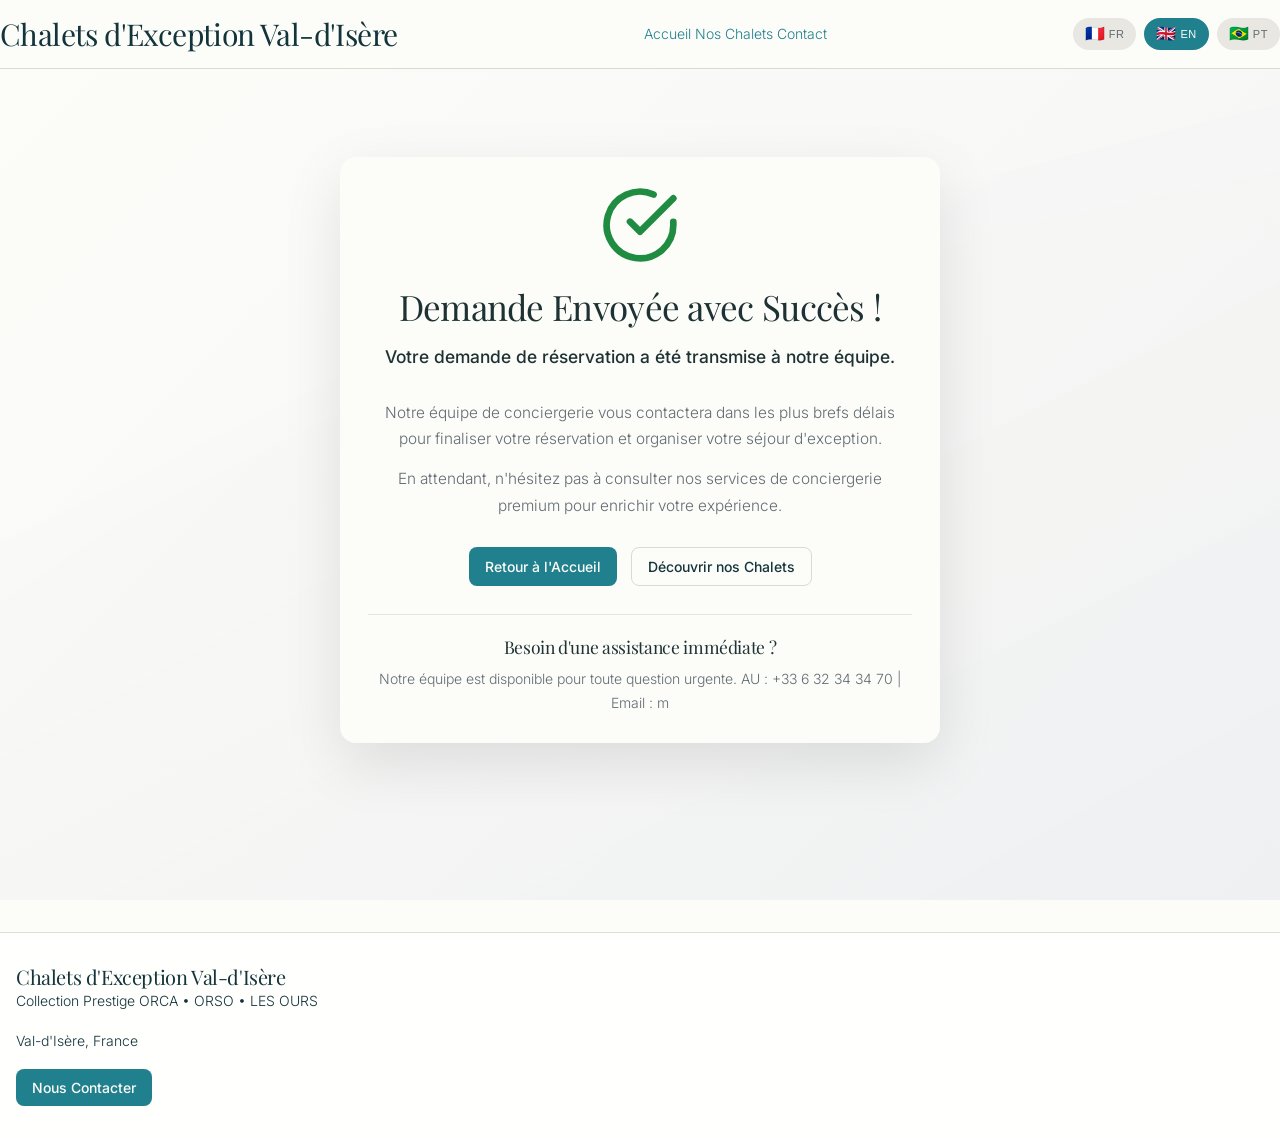
==== commit a66c0370: "Update index.html and thank-you.html" ====
--- a/thank-you.html
+++ b/thank-you.html
@@ -18,6 +18,17 @@
     <!-- SEO Meta Tags -->
     <meta name="keywords" content="Chalets de luxe Val-d'Isère, Réservation confirmée, Luxury chalets confirmation, Thank you page">
 </head>
+
+<!-- Google tag (gtag.js) -->
+<script async src="https://www.googletagmanager.com/gtag/js?id=AW-17598464767"></script>
+<script>
+  window.dataLayer = window.dataLayer || [];
+  function gtag(){dataLayer.push(arguments);}
+  gtag('js', new Date());
+
+  gtag('config', 'AW-17598464767');
+</script>
+
 <body>
     <!-- Header - Identique au site principal -->
     <header class="header">
@@ -91,6 +102,7 @@
                     <h3 data-translate="thankyou.contact_title">Besoin d'une assistance immédiate ?</h3>
                     <p data-translate="thankyou.contact_message">
                         Notre équipe est disponible pour toute question urgente.
+                        AU : +33 6 32 34 34 70 | Email : m
                     </p>
                 </div>
             </div>
